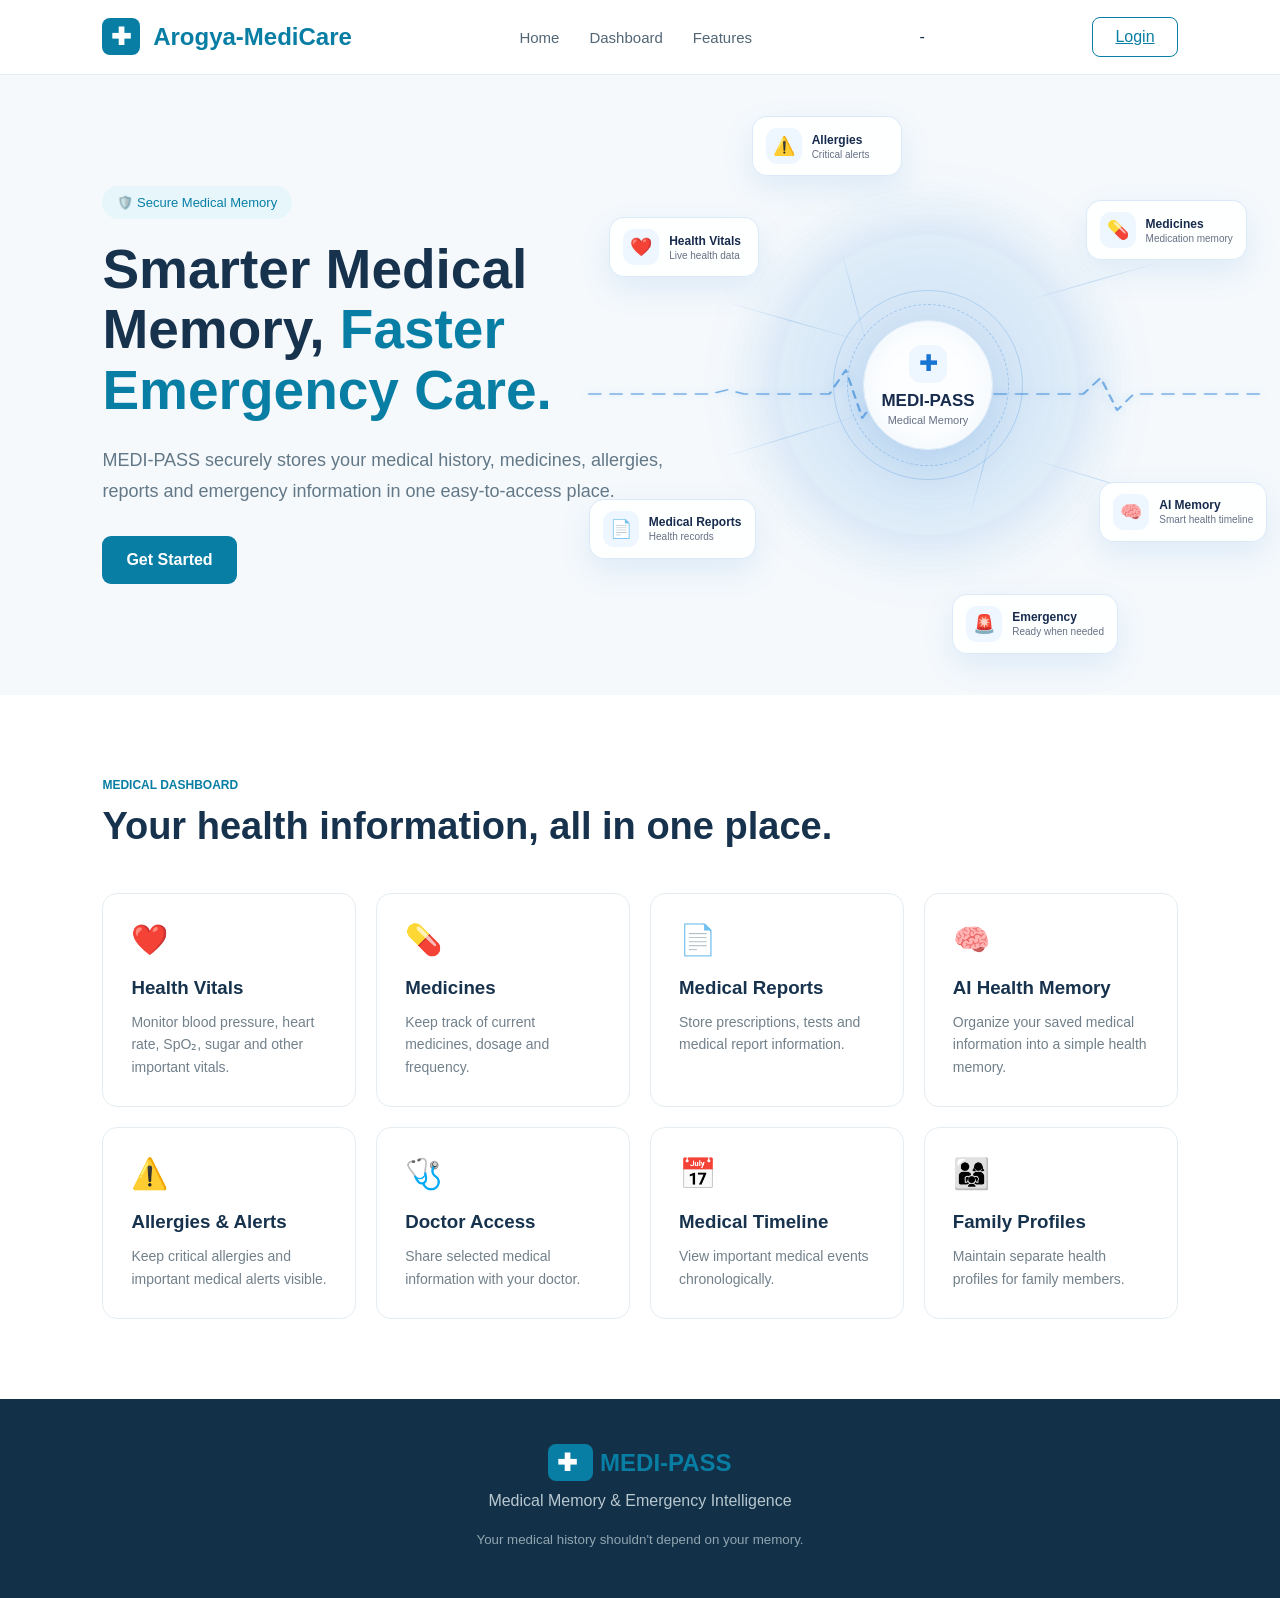
==== index.html @ a4ea39e7 "Add files via upload" ====
<!DOCTYPE html>
<html lang="en">

<head>

    <meta charset="UTF-8">

    <meta name="viewport" content="width=device-width, initial-scale=1.0">

    <title>
        MEDI-PASS | Medical Memory & Emergency Intelligence
    </title>

    <link rel="stylesheet" href="style.css">

    <style>

        /* =========================================
           FEATURE DETAIL
        ========================================= */

        .feature-detail {
            display: none;
            padding: 70px 8%;
            background: #f8fbff;
        }

        .feature-detail.active {
            display: block;
        }

        .feature-detail h2 {
            margin-bottom: 10px;
        }

        .feature-detail > p {
            margin-bottom: 25px;
        }


        /* =========================================
           DETAIL GRID
        ========================================= */

        .detail-grid {
            display: grid;
            grid-template-columns: repeat(auto-fit, minmax(220px, 1fr));
            gap: 20px;
            margin-top: 25px;
        }

        .detail-card {
            background: white;
            padding: 22px;
            border-radius: 16px;
            box-shadow: 0 8px 25px rgba(0,0,0,0.06);
            border: 1px solid #e8eef5;
        }

        .detail-card span {
            display: block;
            font-size: 14px;
            margin-bottom: 8px;
        }

        .detail-card strong {
            display: block;
            font-size: 22px;
            margin-bottom: 6px;
        }

        .detail-card small {
            color: #777;
        }


        /* =========================================
           INFO BOX
        ========================================= */

        .info-box {
            background: white;
            padding: 25px;
            border-radius: 16px;
            margin-top: 20px;
            box-shadow: 0 8px 25px rgba(0,0,0,0.05);
            border: 1px solid #e8eef5;
        }

        .danger-box {
            border-left: 5px solid #e53935;
        }


        /* =========================================
           FORM
        ========================================= */

        .inline-form {
            display: none;
            margin-top: 20px;
        }

        .inline-form.show {
            display: block;
        }

        .form-grid {
            display: grid;
            grid-template-columns: repeat(auto-fit, minmax(220px, 1fr));
            gap: 18px;
            margin-bottom: 20px;
        }

        .form-group {
            display: flex;
            flex-direction: column;
        }

        .form-group label {
            margin-bottom: 7px;
            font-weight: 600;
        }

        .form-group input,
        .form-group select,
        .form-group textarea {
            padding: 12px;
            border: 1px solid #d7e0ea;
            border-radius: 10px;
            font-family: inherit;
        }

        .form-group textarea {
            min-height: 90px;
            resize: vertical;
        }


        /* =========================================
           RECORD ITEM
        ========================================= */

        .record-item {
            background: white;
            padding: 20px;
            border-radius: 15px;
            margin-top: 15px;
            border: 1px solid #e5ebf2;
            box-shadow: 0 5px 18px rgba(0,0,0,0.04);
        }

        .record-item h3 {
            margin-bottom: 8px;
        }

        .record-item p {
            margin: 5px 0;
        }

        .record-actions {
            display: flex;
            gap: 10px;
            margin-top: 12px;
            flex-wrap: wrap;
        }

        .delete-btn {
            border: none;
            padding: 9px 14px;
            border-radius: 8px;
            cursor: pointer;
            background: #ffe5e5;
            color: #c62828;
        }


        /* =========================================
           TIMELINE
        ========================================= */

        .timeline-box {
            margin-top: 20px;
        }

        .timeline-item {
            position: relative;
            padding: 15px 18px;
            margin-bottom: 12px;
            background: white;
            border-radius: 12px;
            border-left: 4px solid #1976d2;
            box-shadow: 0 4px 15px rgba(0,0,0,0.04);
        }


        /* =========================================
           STATUS
        ========================================= */

        .status-good {
            color: #188038;
        }

        .status-alert {
            color: #d93025;
        }


        /* =========================================
           MOBILE
        ========================================= */

        @media (max-width: 700px) {

            .feature-detail {
                padding: 45px 5%;
            }

            .detail-grid {
                grid-template-columns: 1fr;
            }

        }


        /* =================================================
           MEDI-PASS HERO VISUAL
        ================================================= */
        .hero { position: relative; overflow: hidden; }
        .hero-visual { position: absolute; width: 53%; height: 560px; right: 1%; top: 50%; transform: translateY(-50%); pointer-events: none; }
        .hero-visual::before { content: ""; position: absolute; width: 420px; height: 420px; left: 50%; top: 50%; transform: translate(-50%, -50%); background: radial-gradient(circle, rgba(25,118,210,0.14), rgba(25,118,210,0) 68%); filter: blur(5px); }
        .pulse-glow { position: absolute; width: 300px; height: 300px; left: 50%; top: 50%; transform: translate(-50%, -50%); border-radius: 50%; background: rgba(25,118,210,0.06); box-shadow: 0 0 80px rgba(25,118,210,0.18); animation: mediHubPulse 3.2s ease-in-out infinite; }
        .ecg-line { position: absolute; left: 0; right: 0; top: 50%; width: 100%; height: 180px; transform: translateY(-50%); opacity: 0.55; overflow: visible; }
        .ecg-path { fill: none; stroke: #1976d2; stroke-width: 2.5; stroke-linecap: round; stroke-linejoin: round; stroke-dasharray: 12 10; animation: mediEcgMove 4s linear infinite; filter: drop-shadow(0 0 6px rgba(25,118,210,0.45)); }
        .medical-hub { position: absolute; left: 50%; top: 50%; width: 190px; height: 190px; transform: translate(-50%, -50%); }
        .hub-ring { position: absolute; inset: 0; border: 1px solid rgba(25,118,210,0.22); border-radius: 50%; }
        .ring-one { animation: mediRingSpin 16s linear infinite; }
        .ring-two { inset: 14px; border-style: dashed; border-color: rgba(25,118,210,0.28); animation: mediRingSpinReverse 11s linear infinite; }
        .hub-core { position: absolute; inset: 30px; border-radius: 50%; background: rgba(255,255,255,0.95); border: 1px solid #dbeaf7; box-shadow: 0 18px 50px rgba(25,118,210,0.16), inset 0 0 30px rgba(25,118,210,0.06); display: flex; flex-direction: column; align-items: center; justify-content: center; backdrop-filter: blur(8px); }
        .hub-cross { width: 38px; height: 38px; border-radius: 12px; background: #eef6ff; color: #1976d2; display: grid; place-items: center; font-size: 23px; margin-bottom: 8px; }
        .hub-core strong { color: #172b4d; font-size: 17px; }
        .hub-core small { margin-top: 3px; color: #667085; font-size: 11px; }
        .memory-bubble { position: absolute; min-width: 150px; padding: 11px 13px; display: flex; align-items: center; gap: 10px; border: 1px solid rgba(25,118,210,0.15); border-radius: 15px; background: rgba(255,255,255,0.88); box-shadow: 0 12px 32px rgba(25,118,210,0.11); backdrop-filter: blur(10px); animation: mediFloatBubble 5s ease-in-out infinite; }
        .memory-bubble > span { width: 36px; height: 36px; border-radius: 11px; background: #eef6ff; display: grid; place-items: center; font-size: 18px; flex-shrink: 0; }
        .memory-bubble strong { display: block; color: #172b4d; font-size: 12px; margin-bottom: 2px; }
        .memory-bubble small { display: block; color: #667085; font-size: 10px; }
        .bubble-vitals { left: 3%; top: 20%; animation-delay: -0.4s; }
        .bubble-medicines { right: 3%; top: 17%; animation-delay: -1.4s; }
        .bubble-reports { left: 0; bottom: 19%; animation-delay: -2.1s; }
        .bubble-ai { right: 0; bottom: 22%; animation-delay: -3s; }
        .bubble-allergy { left: 24%; top: 2%; animation-delay: -1s; }
        .bubble-emergency { right: 22%; bottom: 2%; animation-delay: -2.5s; }
        .connection { position: absolute; height: 1px; background: linear-gradient(90deg, rgba(25,118,210,0), rgba(25,118,210,0.30), rgba(25,118,210,0)); transform-origin: left center; opacity: 0.7; }
        .connection-1 { width: 145px; left: 20%; top: 35%; transform: rotate(16deg); }
        .connection-2 { width: 145px; left: 64%; top: 35%; transform: rotate(-16deg); }
        .connection-3 { width: 155px; left: 19%; top: 63%; transform: rotate(-17deg); }
        .connection-4 { width: 150px; left: 65%; top: 63%; transform: rotate(17deg); }
        .connection-5 { width: 105px; left: 37%; top: 25%; transform: rotate(75deg); }
        .connection-6 { width: 105px; left: 56%; top: 74%; transform: rotate(-75deg); }
        @keyframes mediFloatBubble { 0%, 100% { transform: translateY(0); } 50% { transform: translateY(-9px); } }
        @keyframes mediHubPulse { 0%, 100% { transform: translate(-50%, -50%) scale(0.96); opacity: 0.7; } 50% { transform: translate(-50%, -50%) scale(1.05); opacity: 1; } }
        @keyframes mediRingSpin { to { transform: rotate(360deg); } }
        @keyframes mediRingSpinReverse { to { transform: rotate(-360deg); } }
        @keyframes mediEcgMove { to { stroke-dashoffset: -180; } }
        @media (max-width: 900px) { .hero { display: block; } .hero-visual { position: relative; width: 100%; height: 500px; right: auto; top: auto; transform: none; margin-top: 10px; } }
        @media (max-width: 600px) { .hero-visual { height: 430px; transform: scale(0.86); transform-origin: top center; margin-bottom: -55px; } .memory-bubble { min-width: 132px; padding: 9px 10px; } .memory-bubble > span { width: 31px; height: 31px; font-size: 15px; } .bubble-allergy, .bubble-emergency { display: none; } }

    </style>

</head>


<body>


<!-- =================================================
     NAVBAR
================================================= -->

<header class="navbar">

    <div class="logo">
        <span>✚</span> Arogya-MediCare
    </div>

    <nav>

        <a href="#home">
            Home
        </a>

        <a href="#dashboard">
            Dashboard
        </a>

        <a href="#dashboard">
            Features
        </a>

    </nav>






    -

    <a href="./login.html" class="login-btn">
        Login
    </a>

</header>



<!-- =================================================
     HERO
================================================= -->

<section
    class="hero"
    id="home">

    <div class="hero-content">

        <div class="badge">
            🛡️ Secure Medical Memory
        </div>

        <h1>

            Smarter Medical Memory,

            <span>
                Faster Emergency Care.
            </span>

        </h1>

        <p>

            MEDI-PASS securely stores your medical history,
            medicines, allergies, reports and emergency
            information in one easy-to-access place.

        </p>

       <div class="hero-buttons">
            <a href="./register.html" class="primary-btn">Get Started</a>
        </div>

    </div>

    <!-- RIGHT SIDE MEDICAL VISUAL -->
    <div class="hero-visual">
        <div class="pulse-glow"></div>

        <svg class="ecg-line" viewBox="0 0 700 300" preserveAspectRatio="none" aria-hidden="true">
            <path class="ecg-path" d="M0 165 H105 L125 165 L143 158 L160 165 H215 L230 165 L248 165 L265 125 L282 205 L300 165 H365 L382 165 L398 150 L414 165 H470 L492 165 L510 165 L528 138 L545 192 L562 165 H700" />
        </svg>

        <div class="connection connection-1"></div>
        <div class="connection connection-2"></div>
        <div class="connection connection-3"></div>
        <div class="connection connection-4"></div>
        <div class="connection connection-5"></div>
        <div class="connection connection-6"></div>

        <div class="medical-hub">
            <div class="hub-ring ring-one"></div>
            <div class="hub-ring ring-two"></div>
            <div class="hub-core">
                <div class="hub-cross">✚</div>
                <strong>MEDI-PASS</strong>
                <small>Medical Memory</small>
            </div>
        </div>

        <div class="memory-bubble bubble-vitals"><span>❤️</span><div><strong>Health Vitals</strong><small>Live health data</small></div></div>
        <div class="memory-bubble bubble-medicines"><span>💊</span><div><strong>Medicines</strong><small>Medication memory</small></div></div>
        <div class="memory-bubble bubble-reports"><span>📄</span><div><strong>Medical Reports</strong><small>Health records</small></div></div>
        <div class="memory-bubble bubble-ai"><span>🧠</span><div><strong>AI Memory</strong><small>Smart health timeline</small></div></div>
        <div class="memory-bubble bubble-allergy"><span>⚠️</span><div><strong>Allergies</strong><small>Critical alerts</small></div></div>
        <div class="memory-bubble bubble-emergency"><span>🚨</span><div><strong>Emergency</strong><small>Ready when needed</small></div></div>
    </div>

</section>



<!-- =================================================
     FEATURES / DASHBOARD
================================================= -->

<section
    class="features"
    id="dashboard">

    <div class="section-heading">

        <span>
            MEDICAL DASHBOARD
        </span>

        <h2>

            Your health information,
            all in one place.

        </h2>

    </div>


    <div class="feature-grid">


        <!-- HEALTH VITALS -->

        <div
            class="feature-card"
            onclick="showFeature('healthVitals')">

            <div class="icon">
                ❤️
            </div>

            <h3>
                Health Vitals
            </h3>

            <p>
                Monitor blood pressure, heart rate,
                SpO₂, sugar and other important vitals.
            </p>

        </div>


        <!-- MEDICINES -->

        <div
            class="feature-card"
            onclick="showFeature('medicines')">

            <div class="icon">
                💊
            </div>

            <h3>
                Medicines
            </h3>

            <p>
                Keep track of current medicines,
                dosage and frequency.
            </p>

        </div>


        <!-- REPORTS -->

        <div
            class="feature-card"
            onclick="showFeature('reports')">

            <div class="icon">
                📄
            </div>

            <h3>
                Medical Reports
            </h3>

            <p>
                Store prescriptions, tests and
                medical report information.
            </p>

        </div>


        <!-- AI MEMORY -->

        <div
            class="feature-card"
            onclick="showFeature('aiMemory')">

            <div class="icon">
                🧠
            </div>

            <h3>
                AI Health Memory
            </h3>

            <p>
                Organize your saved medical information
                into a simple health memory.
            </p>

        </div>


        <!-- ALLERGIES -->

        <div
            class="feature-card"
            onclick="showFeature('allergies')">

            <div class="icon">
                ⚠️
            </div>

            <h3>
                Allergies & Alerts
            </h3>

            <p>
                Keep critical allergies and important
                medical alerts visible.
            </p>

        </div>


        <!-- DOCTOR -->

        <div
            class="feature-card"
            onclick="showFeature('doctor')">

            <div class="icon">
                🩺
            </div>

            <h3>
                Doctor Access
            </h3>

            <p>
                Share selected medical information
                with your doctor.
            </p>

        </div>


        <!-- TIMELINE -->

        <div
            class="feature-card"
            onclick="showFeature('timeline')">

            <div class="icon">
                📅
            </div>

            <h3>
                Medical Timeline
            </h3>

            <p>
                View important medical events
                chronologically.
            </p>

        </div>


        <!-- FAMILY -->

        <div
            class="feature-card"
            onclick="showFeature('family')">

            <div class="icon">
                👨‍👩‍👧
            </div>

            <h3>
                Family Profiles
            </h3>

            <p>
                Maintain separate health profiles
                for family members.
            </p>

        </div>

    </div>

</section>



<!-- =================================================
     HEALTH VITALS
================================================= -->

<section
    class="feature-detail"
    id="healthVitals">

    <div class="section-heading">

        <span>
            ❤️ HEALTH VITALS
        </span>

        <h2>
            Your Health Vitals
        </h2>

    </div>

    <div class="detail-grid">

        <div class="detail-card">

            <span>
                🩸 Blood Pressure
            </span>

            <strong id="detailBP">
                --
            </strong>

            <small>
                From patient profile
            </small>

        </div>


        <div class="detail-card">

            <span>
                💓 Heart Rate
            </span>

            <strong id="detailHR">
                --
            </strong>

            <small>
                BPM
            </small>

        </div>


        <div class="detail-card">

            <span>
                🫁 SpO₂
            </span>

            <strong id="detailSpO2">
                --
            </strong>

            <small>
                Oxygen saturation
            </small>

        </div>


        <div class="detail-card">

            <span>
                🩸 Blood Sugar
            </span>

            <strong id="detailSugar">
                --
            </strong>

            <small>
                Recorded value
            </small>

        </div>


        <div class="detail-card">

            <span>
                📏 Height
            </span>

            <strong id="detailHeight">
                --
            </strong>

        </div>


        <div class="detail-card">

            <span>
                ⚖️ Weight
            </span>

            <strong id="detailWeight">
                --
            </strong>

        </div>

    </div>


    <div class="info-box">

        <h3>
            💡 Vital Information
        </h3>

        <p>
            These values are read from the patient profile
            saved during registration.
        </p>

        <a
            href="./register.html"
            class="primary-btn">

            ✏️ Update Vitals

        </a>

    </div>

</section>



<!-- =================================================
     MEDICINES
================================================= -->

<section
    class="feature-detail"
    id="medicines">

    <div class="section-heading">

        <span>
            💊 MEDICINE MANAGEMENT
        </span>

        <h2>
            Medicines
        </h2>

    </div>


    <button
        class="primary-btn"
        onclick="toggleForm('medicineForm')">

        ➕ Add Medicine

    </button>


    <div
        class="info-box inline-form"
        id="medicineForm">

        <h3>
            Add Medicine
        </h3>

        <div class="form-grid">

            <div class="form-group">

                <label>
                    Medicine Name
                </label>

                <input
                    id="medicineName"
                    type="text"
                    placeholder="e.g. Paracetamol">

            </div>


            <div class="form-group">

                <label>
                    Dosage
                </label>

                <input
                    id="medicineDosage"
                    type="text"
                    placeholder="e.g. 500 mg">

            </div>


            <div class="form-group">

                <label>
                    Frequency
                </label>

                <input
                    id="medicineFrequency"
                    type="text"
                    placeholder="e.g. Twice a day">

            </div>

        </div>


        <button
            class="primary-btn"
            onclick="saveMedicine()">

            💾 Save Medicine

        </button>

    </div>


    <div id="medicineList"></div>

</section>



<!-- =================================================
     REPORTS
================================================= -->

<section
    class="feature-detail"
    id="reports">

    <div class="section-heading">

        <span>
            📄 MEDICAL DOCUMENTS
        </span>

        <h2>
            Medical Reports
        </h2>

    </div>


    <button
        class="primary-btn"
        onclick="toggleForm('reportForm')">

        ➕ Add Report

    </button>


    <div
        class="info-box inline-form"
        id="reportForm">

        <h3>
            Add Medical Report
        </h3>

        <div class="form-grid">

            <div class="form-group">

                <label>
                    Report Name
                </label>

                <input
                    id="reportName"
                    type="text"
                    placeholder="e.g. Blood Test">

            </div>


            <div class="form-group">

                <label>
                    Report Date
                </label>

                <input
                    id="reportDate"
                    type="date">

            </div>


            <div class="form-group">

                <label>
                    Notes
                </label>

                <textarea
                    id="reportNotes"
                    placeholder="Report details"></textarea>

            </div>

        </div>


        <button
            class="primary-btn"
            onclick="saveReport()">

            💾 Save Report

        </button>

    </div>


    <div id="reportList"></div>

</section>



<!-- =================================================
     AI HEALTH MEMORY
================================================= -->

<section
    class="feature-detail"
    id="aiMemory">

    <div class="section-heading">

        <span>
            🧠 MEDICAL INTELLIGENCE
        </span>

        <h2>
            AI Health Memory
        </h2>

    </div>


    <div class="info-box">

        <h3>
            🤖 Health Memory Summary
        </h3>

        <p id="aiMemorySummary">

            Analyzing saved medical information...

        </p>

    </div>


    <div class="detail-grid">

        <div class="detail-card">

            <span>
                ❤️ Health Vitals
            </span>

            <strong id="aiVitalsStatus">
                --
            </strong>

            <small>
                Profile information
            </small>

        </div>


        <div class="detail-card">

            <span>
                💊 Medicines
            </span>

            <strong id="aiMedicineCount">
                0
            </strong>

            <small>
                Saved records
            </small>

        </div>


        <div class="detail-card">

            <span>
                📄 Reports
            </span>

            <strong id="aiReportCount">
                0
            </strong>

            <small>
                Saved records
            </small>

        </div>


        <div class="detail-card">

            <span>
                ⚠️ Allergy
            </span>

            <strong id="aiAllergyStatus">
                Not Recorded
            </strong>

            <small>
                Important alert
            </small>

        </div>

    </div>


    <div class="info-box">

        <h3>
            📅 Medical Memory Timeline
        </h3>

        <div
            id="aiMemoryTimeline"
            class="timeline-box">
        </div>

    </div>


    <button
        class="primary-btn"
        onclick="generateAIMemory()">

        🔄 Refresh Health Memory

    </button>

</section>



<!-- =================================================
     ALLERGIES
================================================= -->

<section
    class="feature-detail"
    id="allergies">

    <div class="section-heading">

        <span>
            ⚠️ MEDICAL ALERT
        </span>

        <h2>
            Allergies & Alerts
        </h2>

    </div>


    <div class="detail-grid">

        <div class="detail-card">

            <span>
                ⚠️ Allergy Status
            </span>

            <strong id="allergyStatus">
                Not Recorded
            </strong>

            <small>
                From patient profile
            </small>

        </div>


        <div class="detail-card">

            <span>
                🚨 Emergency Alert
            </span>

            <strong id="allergyEmergencyStatus">
                No Alert
            </strong>

            <small>
                Emergency visibility
            </small>

        </div>

    </div>


    <div class="info-box danger-box">

        <h3>
            🚨 Critical Allergy Information
        </h3>

        <p id="detailAllergy">
            No allergy recorded
        </p>

        <small>
            This information is taken from the saved
            patient profile.
        </small>

    </div>


    <div class="info-box">

        <h3>
            🛡️ Allergy Safety Note
        </h3>

        <p>
            Keeping allergy information visible can help
            healthcare professionals quickly review
            important recorded alerts.
        </p>

        <a
            href="./register.html"
            class="primary-btn">

            ✏️ Update Allergy Information

        </a>

    </div>

</section>



<!-- =================================================
     DOCTOR ACCESS
================================================= -->

<section
    class="feature-detail"
    id="doctor">

    <div class="section-heading">

        <span>
            🩺 HEALTHCARE ACCESS
        </span>

        <h2>
            Doctor Access
        </h2>

    </div>


    <div class="info-box">

        <h3>
            👨‍⚕️ Share Medical Information
        </h3>

        <p>
            Select the information that you want to make
            available for a doctor review.
        </p>

    </div>


    <div class="detail-grid">

        <div class="detail-card">

            <span>
                ❤️ Health Vitals
            </span>

            <strong>
                Available
            </strong>

            <small>
                Patient profile
            </small>

        </div>


        <div class="detail-card">

            <span>
                💊 Medicines
            </span>

            <strong id="doctorMedicineCount">
                0
            </strong>

            <small>
                Saved medicines
            </small>

        </div>


        <div class="detail-card">

            <span>
                📄 Reports
            </span>

            <strong id="doctorReportCount">
                0
            </strong>

            <small>
                Saved reports
            </small>

        </div>


        <div class="detail-card">

            <span>
                ⚠️ Allergies
            </span>

            <strong>
                Critical
            </strong>

            <small>
                Emergency information
            </small>

        </div>

    </div>


    <div class="info-box">

        <h3>
            🔐 Doctor Access Request
        </h3>

        <div class="form-grid">

            <div class="form-group">

                <label>
                    Doctor Name
                </label>

                <input
                    id="doctorName"
                    type="text"
                    placeholder="Enter doctor name">

            </div>


            <div class="form-group">

                <label>
                    Hospital / Clinic
                </label>

                <input
                    id="doctorHospital"
                    type="text"
                    placeholder="Hospital or clinic">

            </div>

        </div>


        <button
            class="primary-btn"
            onclick="requestDoctorAccess()">

            🔐 Request Access

        </button>


        <p
            id="doctorAccessStatus"
            style="margin-top:15px;">
        </p>

    </div>

</section>



<!-- =================================================
     TIMELINE
================================================= -->

<section
    class="feature-detail"
    id="timeline">

    <div class="section-heading">

        <span>
            📅 MEDICAL JOURNEY
        </span>

        <h2>
            Medical Timeline
        </h2>

    </div>


    <div
        id="mainTimeline"
        class="timeline-box">
    </div>

</section>



<!-- =================================================
     FAMILY
================================================= -->

<section
    class="feature-detail"
    id="family">

    <div class="section-heading">

        <span>
            👨‍👩‍👧 FAMILY HEALTH
        </span>

        <h2>
            Family Profiles
        </h2>

    </div>


    <button
        class="primary-btn"
        onclick="toggleForm('familyForm')">

        ➕ Add Family Member

    </button>


    <div
        class="info-box inline-form"
        id="familyForm">

        <h3>
            Add Family Member
        </h3>


        <div class="form-grid">

            <div class="form-group">

                <label>
                    Name
                </label>

                <input
                    id="familyName"
                    type="text"
                    placeholder="Family member name">

            </div>


            <div class="form-group">

                <label>
                    Relation
                </label>

                <input
                    id="familyRelation"
                    type="text"
                    placeholder="e.g. Mother">

            </div>


            <div class="form-group">

                <label>
                    Blood Group
                </label>

                <input
                    id="familyBlood"
                    type="text"
                    placeholder="e.g. B+">

            </div>

        </div>


        <button
            class="primary-btn"
            onclick="saveFamilyMember()">

            💾 Save Family Member

        </button>

    </div>


    <div id="familyList"></div>

</section>



<!-- =================================================
     FOOTER
================================================= -->

<footer>

    <div class="logo">

        <span>
            ✚
        </span>

        MEDI-PASS

    </div>


    <p>
        Medical Memory & Emergency Intelligence
    </p>


    <small>
        Your medical history shouldn't depend on your memory.
    </small>

</footer>



<!-- =================================================
     JAVASCRIPT
================================================= -->

<script src="script.js"></script>

<script>

let patientData =
    JSON.parse(
        localStorage.getItem("mediPassPatient")
    ) || {};


function getPatient() {

    return JSON.parse(
        localStorage.getItem("mediPassPatient")
    ) || {};

}


function safe(value, fallback = "--") {

    if (
        value === undefined ||
        value === null ||
        String(value).trim() === ""
    ) {

        return fallback;

    }

    return String(value).trim();

}


function setText(id, value) {

    const element =
        document.getElementById(id);

    if (element) {

        element.textContent =
            value;

    }

}


function showFeature(featureId) {

    document
        .querySelectorAll(".feature-detail")
        .forEach(function(section) {

            section.classList.remove("active");

            section.style.display = "none";

        });


    const selected =
        document.getElementById(featureId);


    if (!selected) {
        return;
    }


    selected.classList.add("active");

    selected.style.display = "block";


    if (featureId === "medicines") {
        renderMedicines();
    }

    if (featureId === "reports") {
        renderReports();
    }

    if (featureId === "family") {
        renderFamilyMembers();
    }

    if (featureId === "aiMemory") {
        generateAIMemory();
    }

    if (featureId === "allergies") {
        updateAllergy();
    }

    if (featureId === "timeline") {
        renderTimeline();
    }

    if (featureId === "doctor") {
        updateDoctorCounts();
    }


    setTimeout(function() {

        selected.scrollIntoView({
            behavior: "smooth",
            block: "start"
        });

    }, 50);

}


function toggleForm(id) {

    const form =
        document.getElementById(id);

    if (!form) {
        return;
    }

    form.classList.toggle("show");

}


function getMedicines() {

    return JSON.parse(
        localStorage.getItem("mediPassMedicines")
    ) || [];

}


function saveMedicine() {

    const name =
        document.getElementById("medicineName")
        .value.trim();

    const dosage =
        document.getElementById("medicineDosage")
        .value.trim();

    const frequency =
        document.getElementById("medicineFrequency")
        .value.trim();


    if (!name) {
        document.getElementById("medicineName").focus();
        return;
    }


    const medicines =
        getMedicines();


    medicines.push({

        name: name,

        dosage:
            dosage || "Not specified",

        frequency:
            frequency || "Not specified",

        createdAt:
            new Date().toISOString()

    });


    localStorage.setItem(
        "mediPassMedicines",
        JSON.stringify(medicines)
    );


    document.getElementById("medicineName").value = "";
    document.getElementById("medicineDosage").value = "";
    document.getElementById("medicineFrequency").value = "";

    document
        .getElementById("medicineForm")
        .classList.remove("show");


    renderMedicines();

}


function renderMedicines() {

    const list =
        document.getElementById("medicineList");

    if (!list) {
        return;
    }


    const medicines =
        getMedicines();


    if (medicines.length === 0) {

        list.innerHTML = `

            <div class="info-box">

                <h3>
                    💊 No Medicines Yet
                </h3>

                <p>
                    Add your current medicine information
                    using the button above.
                </p>

            </div>

        `;

        return;

    }


    list.innerHTML = "";


    medicines.forEach(function(medicine, index) {

        const item =
            document.createElement("div");

        item.className = "record-item";


        item.innerHTML = `

            <h3>
                💊 ${escapeHTML(medicine.name)}
            </h3>

            <p>
                <strong>Dosage:</strong>
                ${escapeHTML(medicine.dosage)}
            </p>

            <p>
                <strong>Frequency:</strong>
                ${escapeHTML(medicine.frequency)}
            </p>

            <div class="record-actions">

                <button
                    class="delete-btn"
                    onclick="deleteMedicine(${index})">

                    🗑️ Delete

                </button>

            </div>

        `;


        list.appendChild(item);

    });

}


function deleteMedicine(index) {

    const medicines =
        getMedicines();


    medicines.splice(index, 1);


    localStorage.setItem(
        "mediPassMedicines",
        JSON.stringify(medicines)
    );


    renderMedicines();

}


function getReports() {

    return JSON.parse(
        localStorage.getItem("mediPassReports")
    ) || [];

}


function saveReport() {

    const name =
        document.getElementById("reportName")
        .value.trim();

    const date =
        document.getElementById("reportDate")
        .value;

    const notes =
        document.getElementById("reportNotes")
        .value.trim();


    if (!name) {

        document.getElementById("reportName").focus();

        return;

    }


    const reports =
        getReports();


    reports.push({

        name: name,

        date:
            date || "Not specified",

        notes:
            notes || "No notes added",

        createdAt:
            new Date().toISOString()

    });


    localStorage.setItem(
        "mediPassReports",
        JSON.stringify(reports)
    );


    document.getElementById("reportName").value = "";
    document.getElementById("reportDate").value = "";
    document.getElementById("reportNotes").value = "";

    document
        .getElementById("reportForm")
        .classList.remove("show");


    renderReports();

}


function renderReports() {

    const list =
        document.getElementById("reportList");

    if (!list) {
        return;
    }


    const reports =
        getReports();


    if (reports.length === 0) {

        list.innerHTML = `

            <div class="info-box">

                <h3>
                    📄 No Reports Yet
                </h3>

                <p>
                    Add your medical report information
                    using the button above.
                </p>

            </div>

        `;

        return;

    }


    list.innerHTML = "";


    reports.forEach(function(report, index) {

        const item =
            document.createElement("div");

        item.className = "record-item";


        item.innerHTML = `

            <h3>
                📄 ${escapeHTML(report.name)}
            </h3>

            <p>
                <strong>Date:</strong>
                ${escapeHTML(report.date)}
            </p>

            <p>
                ${escapeHTML(report.notes)}
            </p>

            <div class="record-actions">

                <button
                    class="delete-btn"
                    onclick="deleteReport(${index})">

                    🗑️ Delete

                </button>

            </div>

        `;


        list.appendChild(item);

    });

}


function deleteReport(index) {

    const reports =
        getReports();


    reports.splice(index, 1);


    localStorage.setItem(
        "mediPassReports",
        JSON.stringify(reports)
    );


    renderReports();

}


function updateAllergy() {

    const patient =
        getPatient();


    const allergy =
        patient.allergies &&
        patient.allergies.trim()
            ? patient.allergies.trim()
            : "";


    const status =
        document.getElementById("allergyStatus");

    const emergencyStatus =
        document.getElementById("allergyEmergencyStatus");

    const detail =
        document.getElementById("detailAllergy");


    if (allergy) {

        if (status) {

            status.textContent =
                "Recorded";

            status.className =
                "status-alert";

        }


        if (emergencyStatus) {

            emergencyStatus.textContent =
                "Alert Active";

            emergencyStatus.className =
                "status-alert";

        }


        if (detail) {

            detail.textContent =
                allergy;

        }

    }
    else {

        if (status) {

            status.textContent =
                "Not Recorded";

            status.className = "";

        }


        if (emergencyStatus) {

            emergencyStatus.textContent =
                "No Alert";

            emergencyStatus.className = "";

        }


        if (detail) {

            detail.textContent =
                "No allergy recorded";

        }

    }

}


function generateAIMemory() {

    const patient =
        getPatient();

    const medicines =
        getMedicines();

    const reports =
        getReports();


    const summary =
        document.getElementById("aiMemorySummary");


    const timeline =
        document.getElementById("aiMemoryTimeline");


    const vitalsStatus =
        document.getElementById("aiVitalsStatus");


    const medicineCount =
        document.getElementById("aiMedicineCount");


    const reportCount =
        document.getElementById("aiReportCount");


    const allergyStatus =
        document.getElementById("aiAllergyStatus");


    const hasVitals =
        Boolean(
            patient.bloodPressure ||
            patient.heartRate ||
            patient.spo2 ||
            patient.bloodSugar ||
            patient.height ||
            patient.weight
        );


    const allergy =
        patient.allergies &&
        patient.allergies.trim()
            ? patient.allergies.trim()
            : "";


    if (vitalsStatus) {

        vitalsStatus.textContent =
            hasVitals
                ? "Available"
                : "Not Available";

    }


    if (medicineCount) {

        medicineCount.textContent =
            medicines.length;

    }


    if (reportCount) {

        reportCount.textContent =
            reports.length;

    }


    if (allergyStatus) {

        allergyStatus.textContent =
            allergy || "Not Recorded";

    }


    if (summary) {

        let text =
            patient.name
                ? `${patient.name}'s medical memory contains saved patient information`
                : "Patient profile information is not available";


        if (hasVitals) {
            text += ", health vitals";
        }


        if (medicines.length) {

            text +=
                `, ${medicines.length} medicine record${medicines.length > 1 ? "s" : ""}`;

        }


        if (reports.length) {

            text +=
                `, ${reports.length} medical report${reports.length > 1 ? "s" : ""}`;

        }


        if (allergy) {

            text +=
                ". An allergy alert is recorded and should remain visible during emergencies.";

        }
        else {

            text +=
                ". No allergy has been recorded.";

        }


        summary.textContent =
            text +
            " This memory organizes saved records and does not provide a diagnosis.";

    }


    if (timeline) {

        let html = "";


        if (patient.name) {

            html += `

                <div class="timeline-item">

                    📋 Patient profile information saved

                </div>

            `;

        }


        if (hasVitals) {

            html += `

                <div class="timeline-item">

                    ❤️ Health vitals available

                </div>

            `;

        }


        if (medicines.length) {

            html += `

                <div class="timeline-item">

                    💊 ${medicines.length}
                    medicine record${medicines.length > 1 ? "s" : ""}
                    available

                </div>

            `;

        }


        if (reports.length) {

            html += `

                <div class="timeline-item">

                    📄 ${reports.length}
                    medical report${reports.length > 1 ? "s" : ""}
                    stored

                </div>

            `;

        }


        if (allergy) {

            html += `

                <div class="timeline-item">

                    ⚠️ Allergy alert recorded

                </div>

            `;

        }


        if (!html) {

            html = `

                <div class="timeline-item">

                    📭 No medical information available yet.

                </div>

            `;

        }


        timeline.innerHTML =
            html;

    }


    updateDoctorCounts();

}


function updateDoctorCounts() {

    const medicines =
        getMedicines();

    const reports =
        getReports();


    setText(
        "doctorMedicineCount",
        medicines.length
    );


    setText(
        "doctorReportCount",
        reports.length
    );

}


function requestDoctorAccess() {

    const doctor =
        document.getElementById("doctorName")
        .value.trim();


    const hospital =
        document.getElementById("doctorHospital")
        .value.trim();


    const status =
        document.getElementById("doctorAccessStatus");


    if (!doctor) {

        if (status) {

            status.textContent =
                "Please enter the doctor's name.";

            status.className =
                "status-alert";

        }

        return;

    }


    localStorage.setItem(
        "mediPassDoctorRequest",
        JSON.stringify({

            doctor: doctor,

            hospital:
                hospital || "Not specified",

            requestedAt:
                new Date().toISOString()

        })
    );


    if (status) {

        status.textContent =
            "✓ Doctor access request recorded for this prototype.";

        status.className =
            "status-good";

    }

}


function getFamilyMembers() {

    return JSON.parse(
        localStorage.getItem("mediPassFamily")
    ) || [];

}


function saveFamilyMember() {

    const name =
        document.getElementById("familyName")
        .value.trim();


    const relation =
        document.getElementById("familyRelation")
        .value.trim();


    const blood =
        document.getElementById("familyBlood")
        .value.trim();


    if (!name) {

        document.getElementById("familyName").focus();

        return;

    }


    const family =
        getFamilyMembers();


    family.push({

        name: name,

        relation:
            relation || "Not specified",

        blood:
            blood || "Not specified"

    });


    localStorage.setItem(
        "mediPassFamily",
        JSON.stringify(family)
    );


    document.getElementById("familyName").value = "";
    document.getElementById("familyRelation").value = "";
    document.getElementById("familyBlood").value = "";


    document
        .getElementById("familyForm")
        .classList.remove("show");


    renderFamilyMembers();

}


function renderFamilyMembers() {

    const list =
        document.getElementById("familyList");


    if (!list) {
        return;
    }


    const family =
        getFamilyMembers();


    if (family.length === 0) {

        list.innerHTML = `

            <div class="info-box">

                <h3>
                    👨‍👩‍👧 No Family Profiles Yet
                </h3>

                <p>
                    Add a family member to maintain
                    a separate health profile.
                </p>

            </div>

        `;

        return;

    }


    list.innerHTML = "";


    family.forEach(function(member, index) {

        const item =
            document.createElement("div");

        item.className = "record-item";


        item.innerHTML = `

            <h3>
                👤 ${escapeHTML(member.name)}
            </h3>

            <p>
                <strong>Relation:</strong>
                ${escapeHTML(member.relation)}
            </p>

            <p>
                <strong>Blood Group:</strong>
                ${escapeHTML(member.blood)}
            </p>

            <div class="record-actions">

                <button
                    class="delete-btn"
                    onclick="deleteFamilyMember(${index})">

                    🗑️ Delete

                </button>

            </div>

        `;


        list.appendChild(item);

    });

}


function deleteFamilyMember(index) {

    const family =
        getFamilyMembers();


    family.splice(index, 1);


    localStorage.setItem(
        "mediPassFamily",
        JSON.stringify(family)
    );


    renderFamilyMembers();

}


function renderTimeline() {

    const timeline =
        document.getElementById("mainTimeline");


    if (!timeline) {
        return;
    }


    const patient =
        getPatient();

    const medicines =
        getMedicines();

    const reports =
        getReports();


    let html = "";


    if (patient.name) {

        html += `

            <div class="timeline-item">

                📋
                <strong>
                    Patient profile created
                </strong>

                <br>

                <small>
                    ${escapeHTML(patient.name)}
                </small>

            </div>

        `;

    }


    if (
        patient.bloodPressure ||
        patient.heartRate ||
        patient.spo2 ||
        patient.bloodSugar
    ) {

        html += `

            <div class="timeline-item">

                ❤️
                <strong>
                    Health vitals recorded
                </strong>

                <br>

                <small>
                    Blood pressure, heart rate,
                    SpO₂ or sugar information available
                </small>

            </div>

        `;

    }


    medicines.forEach(function(medicine) {

        html += `

            <div class="timeline-item">

                💊
                <strong>
                    Medicine added
                </strong>

                <br>

                <small>
                    ${escapeHTML(medicine.name)}
                </small>

            </div>

        `;

    });


    reports.forEach(function(report) {

        html += `

            <div class="timeline-item">

                📄
                <strong>
                    Medical report stored
                </strong>

                <br>

                <small>
                    ${escapeHTML(report.name)}
                    •
                    ${escapeHTML(report.date)}
                </small>

            </div>

        `;

    });


    if (
        patient.allergies &&
        patient.allergies.trim()
    ) {

        html += `

            <div class="timeline-item">

                ⚠️
                <strong>
                    Allergy alert recorded
                </strong>

                <br>

                <small>
                    ${escapeHTML(patient.allergies)}
                </small>

            </div>

        `;

    }


    if (!html) {

        html = `

            <div class="timeline-item">

                📭 No medical events recorded yet.

            </div>

        `;

    }


    timeline.innerHTML =
        html;

}


function escapeHTML(value) {

    return String(value || "")
        .replace(/&/g, "&amp;")
        .replace(/</g, "&lt;")
        .replace(/>/g, "&gt;")
        .replace(/"/g, "&quot;")
        .replace(/'/g, "&#039;");

}



/* =================================================
   PAGE LOAD
================================================= */

document.addEventListener(
    "DOMContentLoaded",
    function() {

        /*
         * Homepage par patient/emergency card
         * automatically open nahi hoga.
         */

        renderMedicines();

        renderReports();

        renderFamilyMembers();

        renderTimeline();

        updateAllergy();

        generateAIMemory();

    }
);

</script>


</body>

</html>
---- style.css ----
* {
    margin: 0;
    padding: 0;
    box-sizing: border-box;
}

body {
    font-family: Arial, sans-serif;
    background: #f5f9fc;
    color: #17324d;
}

/* ================= NAVBAR ================= */

.navbar {
    height: 75px;
    background: white;
    display: flex;
    align-items: center;
    justify-content: space-between;
    padding: 0 8%;
    border-bottom: 1px solid #e5edf2;
}

.logo {
    font-size: 24px;
    font-weight: bold;
    color: #087ea4;
}

.logo span {
    background: #087ea4;
    color: white;
    padding: 5px 9px;
    border-radius: 8px;
    margin-right: 7px;
}

nav {
    display: flex;
    gap: 30px;
}

nav a {
    text-decoration: none;
    color: #526675;
    font-size: 15px;
}

nav a:hover {
    color: #087ea4;
}

.login-btn {
    border: 1px solid #087ea4;
    background: white;
    color: #087ea4;
    padding: 10px 22px;
    border-radius: 8px;
    cursor: pointer;
}

/* ================= HERO ================= */

.hero {
    min-height: 620px;
    padding: 80px 8%;
    display: flex;
    align-items: center;
    justify-content: space-between;
    gap: 60px;
}

.hero-content {
    max-width: 600px;
}

.badge {
    display: inline-block;
    background: #e6f6fa;
    color: #087ea4;
    padding: 9px 15px;
    border-radius: 20px;
    font-size: 13px;
    margin-bottom: 20px;
}

.hero h1 {
    font-size: 55px;
    line-height: 1.1;
    margin-bottom: 25px;
}

.hero h1 span {
    color: #087ea4;
}

.hero p {
    font-size: 18px;
    line-height: 1.7;
    color: #637887;
}

.hero-buttons {
    margin-top: 30px;
    display: flex;
    gap: 15px;
}

.primary-btn {
    background: #087ea4;
    color: white;
    border: none;
    padding: 15px 24px;
    border-radius: 9px;
    font-weight: bold;
    cursor: pointer;
}

.primary-btn:hover {
    background: #056783;
}

.secondary-btn {
    background: white;
    color: #d62828;
    border: 1px solid #d62828;
    padding: 15px 24px;
    border-radius: 9px;
    font-weight: bold;
    cursor: pointer;
}

.secondary-btn:hover {
    background: #fff1f1;
}

/* ================= MEDICAL CARD ================= */

.medical-card {
    width: 390px;
    background: white;
    border-radius: 22px;
    padding: 25px;
    box-shadow: 0 20px 50px rgba(20, 70, 90, 0.15);
}

.card-top {
    display: flex;
    justify-content: space-between;
    align-items: center;
}

.card-top small {
    color: #8496a3;
    font-size: 10px;
}

.card-top h2 {
    color: #087ea4;
    margin-top: 5px;
}

.cross {
    background: #087ea4;
    color: white;
    padding: 10px;
    border-radius: 8px;
}

.patient {
    display: flex;
    align-items: center;
    gap: 15px;
    margin: 30px 0 20px;
}

.avatar {
    width: 50px;
    height: 50px;
    background: #dff3f8;
    color: #087ea4;
    border-radius: 50%;
    display: flex;
    align-items: center;
    justify-content: center;
    font-weight: bold;
}

.patient p {
    font-size: 13px;
    color: #778996;
}

.warning {
    background: #fff1f1;
    color: #c62828;
    padding: 15px;
    border-radius: 10px;
    font-size: 12px;
}

.warning strong {
    display: block;
    margin-top: 5px;
    font-size: 15px;
}

.card-info {
    display: flex;
    justify-content: space-between;
    margin: 25px 0;
}

.card-info small {
    display: block;
    color: #8b9ba5;
    font-size: 10px;
}

.card-info strong {
    display: block;
    margin-top: 5px;
}

.qr {
    text-align: center;
    border-top: 1px solid #edf1f3;
    padding-top: 20px;
}

.qr-box {
    font-size: 70px;
}

.qr p {
    color: #71808b;
    font-size: 10px;
}

/* ================= FEATURES ================= */

.features {
    background: white;
    padding: 80px 8%;
}

.section-heading span {
    color: #087ea4;
    font-size: 12px;
    font-weight: bold;
}

.section-heading h2 {
    font-size: 38px;
    margin-top: 12px;
}

.feature-grid {
    display: grid;
    grid-template-columns: repeat(4, 1fr);
    gap: 20px;
    margin-top: 45px;
}

.feature-card {
    padding: 28px;
    background: white;
    border: 1px solid #e5edf2;
    border-radius: 15px;
    transition: 0.3s;
}

.feature-card:hover {
    transform: translateY(-5px);
    box-shadow: 0 10px 30px rgba(20, 70, 90, 0.1);
}

.icon {
    font-size: 30px;
    margin-bottom: 20px;
}

.feature-card h3 {
    margin-bottom: 12px;
}

.feature-card p {
    color: #71808b;
    line-height: 1.6;
    font-size: 14px;
}

/* ================= EMERGENCY ================= */

.emergency-section {
    padding: 80px 8%;
    background: #eef8fb;
    display: flex;
    justify-content: space-between;
    gap: 50px;
}

.emergency-section h2 {
    font-size: 40px;
    margin: 15px 0;
}

.emergency-section p {
    max-width: 600px;
    color: #657987;
    line-height: 1.7;
    margin-bottom: 25px;
}

.emergency-label {
    color: #d62828;
    font-weight: bold;
    font-size: 13px;
}

.emergency-box {
    background: white;
    padding: 25px;
    width: 400px;
    border-radius: 15px;
    box-shadow: 0 10px 30px rgba(20, 70, 90, 0.1);
}

.emergency-box h3 {
    margin-bottom: 20px;
}

.emergency-item {
    display: flex;
    justify-content: space-between;
    padding: 15px 0;
    border-bottom: 1px solid #edf1f3;
}

.emergency-item span {
    color: #71808b;
}

.danger strong {
    color: #d62828;
}

/* ================= FOOTER ================= */

footer {
    background: #123047;
    color: white;
    padding: 50px 8%;
    text-align: center;
}

footer .logo {
    margin-bottom: 15px;
}

footer p {
    color: #b8c7d0;
    margin-bottom: 20px;
}

footer small {
    color: #91a5b1;
}

/* ================= MOBILE ================= */

@media (max-width: 900px) {

    .navbar {
        padding: 0 5%;
    }

    nav {
        display: none;
    }

    .hero {
        flex-direction: column;
        padding: 50px 5%;
    }

    .hero h1 {
        font-size: 40px;
    }

    .medical-card {
        width: 100%;
        max-width: 390px;
    }

    .feature-grid {
        grid-template-columns: repeat(2, 1fr);
    }

    .emergency-section {
        flex-direction: column;
        padding: 60px 5%;
    }

    .emergency-box {
        width: 100%;
    }
}

@media (max-width: 500px) {

    .feature-grid {
        grid-template-columns: 1fr;
    }

    .hero-buttons {
        flex-direction: column;
    }

    .primary-btn,
    .secondary-btn {
        width: 100%;
    }

    .hero h1 {
        font-size: 34px;
    }
}
a.primary-btn {
    display: inline-block;
    text-decoration: none;
    text-align: center;
}
/* ================= REGISTRATION PAGE ================= */

.register-page {
    min-height: 100vh;
    padding: 50px 8%;
    background: #f5f9fc;
}

.register-container {
    max-width: 850px;
    margin: auto;
    background: white;
    padding: 40px;
    border-radius: 20px;
    box-shadow: 0 15px 40px rgba(20, 70, 90, 0.12);
}

.register-header {
    text-align: center;
    margin-bottom: 35px;
}

.register-icon {
    font-size: 45px;
}

.register-header h1 {
    margin: 10px 0;
    font-size: 32px;
}

.register-header p {
    color: #71808b;
}

.form-section {
    margin-top: 30px;
}

.form-section h2 {
    color: #087ea4;
    font-size: 20px;
    margin-bottom: 20px;
    border-bottom: 1px solid #e5edf2;
    padding-bottom: 10px;
}

.form-grid {
    display: grid;
    grid-template-columns: 1fr 1fr;
    gap: 20px;
}

.form-group {
    display: flex;
    flex-direction: column;
}

.form-group.full {
    grid-column: 1 / -1;
}

.form-group label {
    margin-bottom: 8px;
    font-weight: bold;
    font-size: 14px;
    color: #405766;
}

.form-group input,
.form-group select,
.form-group textarea {
    padding: 13px;
    border: 1px solid #d8e3e9;
    border-radius: 8px;
    font-size: 14px;
    outline: none;
    font-family: Arial, sans-serif;
}

.form-group input:focus,
.form-group select:focus,
.form-group textarea:focus {
    border-color: #087ea4;
}

.form-group textarea {
    min-height: 90px;
    resize: vertical;
}

.note {
    margin-top: 20px;
    padding: 15px;
    background: #eef8fb;
    border-radius: 8px;
    color: #526675;
    font-size: 13px;
}

.register-button {
    width: 100%;
    margin-top: 30px;
    padding: 16px;
    background: #087ea4;
    color: white;
    border: none;
    border-radius: 9px;
    font-size: 16px;
    font-weight: bold;
    cursor: pointer;
}

.register-button:hover {
    background: #056783;
}

.back-button {
    display: block;
    text-align: center;
    margin-top: 20px;
    color: #087ea4;
    text-decoration: none;
}

.back-button:hover {
    text-decoration: underline;
}


/* ================= REGISTRATION MOBILE ================= */

@media (max-width: 500px) {

    .register-page {
        padding: 25px 5%;
    }

    .register-container {
        padding: 25px;
    }

    .register-header h1 {
        font-size: 26px;
    }

    .form-grid {
        grid-template-columns: 1fr;
    }

    .form-group.full {
        grid-column: auto;
    }
}
/* ================= DASHBOARD ================= */

.dashboard-page {
    min-height: 100vh;
    background: #f5f9fc;
    padding: 50px 8%;
}

.dashboard-header {
    display: flex;
    justify-content: space-between;
    align-items: center;
    gap: 30px;
    margin-bottom: 45px;
}

.dashboard-label {
    color: #087ea4;
    font-size: 13px;
    font-weight: bold;
    margin-bottom: 10px;
}

.dashboard-header h1 {
    font-size: 36px;
    margin-bottom: 10px;
}

.dashboard-header p {
    color: #71808b;
}

.dashboard-section {
    margin-bottom: 45px;
}

.dashboard-section h2 {
    font-size: 24px;
    margin-bottom: 20px;
}

/* VITALS */

.vitals-grid {
    display: grid;
    grid-template-columns: repeat(4, 1fr);
    gap: 20px;
}

.vital-card {
    background: white;
    padding: 25px;
    border-radius: 15px;
    border: 1px solid #e5edf2;
    box-shadow: 0 8px 25px rgba(20, 70, 90, 0.07);
}

.vital-card span {
    display: block;
    color: #71808b;
    font-size: 14px;
    margin-bottom: 12px;
}

.vital-card strong {
    font-size: 30px;
    color: #087ea4;
}

.vital-card small {
    display: block;
    color: #8b9ba5;
    margin-top: 5px;
}

/* DASHBOARD CARDS */

.dashboard-grid {
    display: grid;
    grid-template-columns: repeat(4, 1fr);
    gap: 20px;
}

.dashboard-card {
    background: white;
    padding: 25px;
    border-radius: 15px;
    border: 1px solid #e5edf2;
    transition: 0.3s;
}

.dashboard-card:hover {
    transform: translateY(-5px);
    box-shadow: 0 10px 30px rgba(20, 70, 90, 0.1);
}

.dashboard-icon {
    font-size: 32px;
    margin-bottom: 15px;
}

.dashboard-card h3 {
    margin-bottom: 10px;
}

.dashboard-card p {
    color: #71808b;
    font-size: 14px;
    margin-bottom: 20px;
}

.alert-card {
    border-left: 4px solid #d62828;
}

.card-button {
    background: #eef8fb;
    color: #087ea4;
    border: none;
    padding: 10px 14px;
    border-radius: 7px;
    cursor: pointer;
    font-weight: bold;
}

.card-button:hover {
    background: #dff3f8;
}

/* EMERGENCY */

.dashboard-emergency {
    background: white;
    border: 1px solid #ffd6d6;
    border-left: 5px solid #d62828;
    border-radius: 15px;
    padding: 30px;
    display: flex;
    justify-content: space-between;
    align-items: center;
    gap: 30px;
}

.dashboard-emergency span {
    color: #d62828;
    font-size: 13px;
    font-weight: bold;
}

.dashboard-emergency h2 {
    margin: 10px 0;
}

.dashboard-emergency p {
    color: #71808b;
}


/* DASHBOARD MOBILE */

@media (max-width: 900px) {

    .dashboard-page {
        padding: 40px 5%;
    }

    .vitals-grid {
        grid-template-columns: repeat(2, 1fr);
    }

    .dashboard-grid {
        grid-template-columns: repeat(2, 1fr);
    }

    .dashboard-header {
        align-items: flex-start;
        flex-direction: column;
    }

    .dashboard-emergency {
        flex-direction: column;
        align-items: flex-start;
    }
}

@media (max-width: 500px) {

    .vitals-grid {
        grid-template-columns: 1fr;
    }

    .dashboard-grid {
        grid-template-columns: 1fr;
    }

    .dashboard-header h1 {
        font-size: 28px;
    }

}

/* ========================================
   PREMIUM MEDI-PASS FEATURE CARDS
======================================== */

.feature-dashboard-grid {
    display: grid;
    grid-template-columns: repeat(4, 1fr);
    gap: 20px;
    margin-top: 24px;
}

.feature-dashboard-card {
    position: relative;
    padding: 26px 22px 22px;
    background: #ffffff;
    border: 1px solid #e4e7ec;
    border-radius: 20px;
    min-height: 245px;
    display: flex;
    flex-direction: column;
    transition: transform 0.25s ease,
                box-shadow 0.25s ease,
                border-color 0.25s ease;
    overflow: hidden;
}

.feature-dashboard-card::before {
    content: "";
    position: absolute;
    top: 0;
    left: 0;
    width: 100%;
    height: 4px;
    background: #087f8c;
    transform: scaleX(0);
    transform-origin: left;
    transition: transform 0.25s ease;
}

.feature-dashboard-card:hover {
    transform: translateY(-6px);
    border-color: #b8dfe2;
    box-shadow: 0 14px 32px rgba(18, 59, 74, 0.12);
}

.feature-dashboard-card:hover::before {
    transform: scaleX(1);
}

.feature-dashboard-icon {
    width: 56px;
    height: 56px;
    display: flex;
    align-items: center;
    justify-content: center;
    background: #f0fafa;
    border: 1px solid #dceff0;
    border-radius: 16px;
    font-size: 27px;
    margin-bottom: 18px;
    transition: transform 0.25s ease,
                background 0.25s ease;
}

.feature-dashboard-card:hover .feature-dashboard-icon {
    transform: scale(1.08);
    background: #e8f7f8;
}

.feature-dashboard-card h3 {
    margin: 0 0 9px;
    font-size: 18px;
    line-height: 1.3;
    color: #123b4a;
}

.feature-dashboard-card p {
    margin: 0;
    color: #667085;
    font-size: 14px;
    line-height: 1.55;
    flex: 1;
}

.feature-dashboard-card .card-button {
    width: 100%;
    margin-top: 20px;
    transition: transform 0.2s ease,
                box-shadow 0.2s ease;
}

.feature-dashboard-card:hover .card-button {
    transform: translateY(-1px);
}

.feature-dashboard-card.active {
    border-color: #087f8c;
    box-shadow: 0 10px 28px rgba(8, 127, 140, 0.12);
}

.feature-dashboard-card.active::before {
    transform: scaleX(1);
}

.feature-dashboard-card.active .feature-dashboard-icon {
    background: #e8f7f8;
}

@media (max-width: 1100px) {
    .feature-dashboard-grid {
        grid-template-columns: repeat(2, 1fr);
    }
}

@media (max-width: 600px) {
    .feature-dashboard-grid {
        grid-template-columns: 1fr;
    }

    .feature-dashboard-card {
        min-height: auto;
    }
}

/* =========================
   HEALTH VITALS PAGE
========================= */

.vitals-page {
    max-width: 1100px;
    margin: 0 auto;
    padding: 50px 25px;
}

.vitals-header {
    text-align: center;
    margin-bottom: 40px;
}

.vitals-header p {
    color: #0b8f87;
    font-weight: bold;
    letter-spacing: 1px;
}

.vitals-header h1 {
    font-size: 38px;
    margin: 10px 0;
    color: #123b4a;
}

.vitals-header span {
    color: #667085;
}

/* VITAL CARDS */

.vitals-detail-grid {
    display: grid;
    grid-template-columns: repeat(3, 1fr);
    gap: 20px;
}

.vital-detail-card {
    background: white;
    padding: 25px;
    border-radius: 18px;
    text-align: center;
    box-shadow: 0 8px 25px rgba(0,0,0,0.08);
    border: 1px solid #e8eeee;
    transition: 0.3s;
}

.vital-detail-card:hover {
    transform: translateY(-5px);
}

.detail-icon {
    font-size: 35px;
    margin-bottom: 10px;
}

.vital-detail-card h3 {
    color: #344054;
    margin: 10px 0;
}

.vital-detail-card strong {
    display: block;
    font-size: 30px;
    color: #087f8c;
}

.vital-detail-card p {
    color: #667085;
    margin-top: 5px;
}

/* HISTORY */

.vital-history {
    margin-top: 50px;
}

.vital-history h2 {
    color: #123b4a;
    margin-bottom: 20px;
}

.history-table {
    background: white;
    border-radius: 16px;
    overflow: hidden;
    box-shadow: 0 8px 25px rgba(0,0,0,0.07);
}

.history-row {
    display: grid;
    grid-template-columns: 1fr 1fr 1fr 1fr;
    padding: 18px 20px;
    border-bottom: 1px solid #eeeeee;
}

.history-heading {
    font-weight: bold;
    background: #eefafa;
    color: #123b4a;
}

/* INFO BOX */

.vital-note {
    margin-top: 35px;
    background: #eefafa;
    padding: 25px;
    border-radius: 18px;
}

.vital-note h3 {
    color: #123b4a;
}

.vital-note p {
    color: #52606d;
    line-height: 1.6;
}

.vital-note small {
    color: #087f8c;
}

/* MOBILE */

@media (max-width: 768px) {

    .vitals-detail-grid {
        grid-template-columns: 1fr;
    }

    .vitals-header h1 {
        font-size: 30px;
    }

    .history-row {
        grid-template-columns: 1fr 1fr;
        gap: 10px;
    }
}
/* ========================================
   DASHBOARD DETAIL SECTIONS
======================================== */

.dashboard-detail-section {
    margin-top: 35px;
    padding: 30px;
    background: #ffffff;
    border-radius: 20px;
    border: 1px solid #e5eeee;
    box-shadow: 0 8px 25px rgba(0, 0, 0, 0.06);
}

.dashboard-detail-section h2 {
    color: #123b4a;
    margin-bottom: 20px;
}

.detail-box {
    background: #f5fbfb;
    padding: 25px;
    border-radius: 16px;
    border-left: 5px solid #087f8c;
}

.detail-box h3 {
    color: #123b4a;
    margin-bottom: 10px;
}

.detail-box p {
    color: #667085;
    line-height: 1.6;
}

.detail-box strong {
    display: block;
    margin-top: 15px;
    color: #087f8c;
    font-size: 18px;
}

.alert-detail {
    border-left-color: #e85d5d;
}

.timeline-item {
    background: white;
    padding: 15px;
    margin: 10px 0;
    border-radius: 10px;
    color: #344054;
    border: 1px solid #e8eeee;
}


/* MOBILE */

@media (max-width: 768px) {

    .dashboard-detail-section {
        padding: 20px;
    }

}
/* ========================================
   SAME PAGE FEATURE DETAILS
======================================== */

.feature-details {
    max-width: 1100px;
    margin: 0 auto;
    padding: 20px 25px 60px;
}

.feature-detail {
    background: #ffffff;
    padding: 35px;
    margin-top: 25px;
    border-radius: 20px;
    border: 1px solid #e5eeee;
    box-shadow: 0 8px 25px rgba(0,0,0,0.06);
}

.feature-detail h2 {
    color: #123b4a;
    margin-bottom: 10px;
}

.feature-detail > p {
    color: #667085;
    line-height: 1.6;
    margin-bottom: 25px;
}

.detail-grid {
    display: grid;
    grid-template-columns: repeat(4, 1fr);
    gap: 18px;
}

.detail-card {
    background: #f5fbfb;
    padding: 25px;
    border-radius: 16px;
    text-align: center;
}

.detail-card span {
    display: block;
    color: #667085;
    margin-bottom: 10px;
}

.detail-card strong {
    display: block;
    font-size: 30px;
    color: #087f8c;
}

.detail-card small {
    color: #667085;
}

.info-box {
    background: #f5fbfb;
    padding: 25px;
    border-radius: 16px;
    border-left: 5px solid #087f8c;
}

.info-box h3 {
    color: #123b4a;
    margin-bottom: 10px;
}

.info-box p {
    color: #667085;
    line-height: 1.6;
}

.info-box strong {
    color: #087f8c;
    display: block;
    margin-top: 15px;
}

.danger-box {
    border-left-color: #e85d5d;
}

.danger-box strong {
    color: #c0392b;
}

.timeline-box {
    display: grid;
    gap: 12px;
}

.timeline-box div {
    background: #f5fbfb;
    padding: 18px;
    border-radius: 12px;
    border: 1px solid #e5eeee;
    color: #344054;
}


/* MOBILE */

@media (max-width: 768px) {

    .detail-grid {
        grid-template-columns: 1fr 1fr;
    }

    .feature-detail {
        padding: 25px 20px;
    }

}


@media (max-width: 500px) {

    .detail-grid {
        grid-template-columns: 1fr;
    }

}

/* =========================
   PROFILE MENU
========================= */

.profile-menu {
    position: relative;
    display: inline-block;
}


.profile-button {
    cursor: pointer;
    background: white;
    border: 1px solid #0b8aa3;
}


.profile-dropdown {
    display: none;

    position: absolute;

    right: 0;
    top: 55px;

    width: 240px;

    background: white;

    padding: 25px;

    border-radius: 18px;

    box-shadow: 0 10px 30px rgba(0, 0, 0, 0.15);

    text-align: center;

    z-index: 1000;
}


.profile-dropdown.show {
    display: block;
}


.profile-avatar {

    width: 70px;
    height: 70px;

    margin: 0 auto 12px;

    border-radius: 50%;

    background: #087f8c;

    color: white;

    display: flex;
    align-items: center;
    justify-content: center;

    font-size: 24px;
    font-weight: 700;
}


.profile-dropdown h3 {

    margin: 5px 0;

    color: #123b4a;

}


.profile-dropdown p {

    margin: 5px 0 15px;

    color: #667085;

    font-size: 14px;

    word-break: break-word;

}


.profile-dropdown hr {

    border: none;

    border-top: 1px solid #e5eeee;

    margin: 15px 0;

}


.logout-button {

    width: 100%;

    padding: 11px;

    border: none;

    border-radius: 10px;

    background: #ffecec;

    color: #d93025;

    font-size: 15px;

    font-weight: 600;

    cursor: pointer;

}


.logout-button:hover {

    background: #ffdede;

}
/* FAMILY PROFILE CARDS */

.family-card {
    background: #ffffff;
    border: 1px solid #e1eeee;
    border-radius: 18px;
    padding: 22px;
    margin-top: 18px;
    box-shadow: 0 8px 25px rgba(0, 0, 0, 0.07);
}

.family-card-header {
    display: flex;
    align-items: center;
    gap: 15px;
    margin-bottom: 18px;
}

.family-avatar {
    width: 58px;
    height: 58px;
    border-radius: 50%;
    background: #087f8c;
    color: white;
    display: flex;
    align-items: center;
    justify-content: center;
    font-size: 20px;
    font-weight: 700;
}

.family-card h3 {
    margin: 0 0 5px;
    color: #123b4a;
}

.family-relation {
    display: inline-block;
    padding: 5px 10px;
    border-radius: 20px;
    background: #e8f7f8;
    color: #087f8c;
    font-size: 13px;
    font-weight: 600;
}

.family-info {
    display: grid;
    grid-template-columns: repeat(2, 1fr);
    gap: 12px;
    margin-top: 15px;
}

.family-info-box {
    background: #f7fbfb;
    padding: 12px;
    border-radius: 10px;
}

.family-info-box small {
    display: block;
    color: #667085;
    margin-bottom: 4px;
}

.family-info-box strong {
    color: #123b4a;
}

.family-allergy {
    margin-top: 14px;
    padding: 12px;
    border-radius: 10px;
    background: #fff4f4;
    color: #b42318;
}

.family-actions {
    display: flex;
    gap: 10px;
    margin-top: 18px;
}

.family-view-btn,
.family-delete-btn {
    flex: 1;
    padding: 10px;
    border-radius: 10px;
    cursor: pointer;
    font-weight: 600;
}

.family-view-btn {
    border: 1px solid #087f8c;
    background: white;
    color: #087f8c;
}

.family-delete-btn {
    border: none;
    background: #fff0f0;
    color: #d93025;
}

@media (max-width: 600px) {
    .family-info {
        grid-template-columns: 1fr;
    }

    .family-actions {
        flex-direction: column;
    }
}
/* ================================
   EMERGENCY ACCESS ENHANCED
================================ */

.emergency-heading {
    display: flex;
    justify-content: space-between;
    align-items: center;
    gap: 25px;
}

.emergency-heading h2 {
    margin: 10px 0 8px;
    color: #b42318;
    font-size: 25px;
}

.emergency-heading p {
    max-width: 720px;
    color: #667085;
    line-height: 1.6;
}

.emergency-badge {
    display: inline-block;
    background: #fff0ef;
    color: #b42318;
    padding: 6px 10px;
    border-radius: 20px;
    font-size: 11px;
    font-weight: 800;
    letter-spacing: 0.6px;
}

.emergency-symbol {
    width: 65px;
    height: 65px;
    border-radius: 18px;
    background: #fff0ef;
    color: #d92d20;
    display: flex;
    align-items: center;
    justify-content: center;
    font-size: 30px;
    font-weight: 800;
}

.emergency-highlights {
    display: grid;
    grid-template-columns: repeat(4, 1fr);
    gap: 14px;
    margin: 25px 0;
}

.emergency-highlights div {
    background: #ffffff;
    border: 1px solid #f0dada;
    border-radius: 13px;
    padding: 14px;
    display: flex;
    align-items: center;
    gap: 10px;
}

.emergency-highlights strong {
    font-size: 20px;
}

.emergency-highlights span {
    color: #667085;
    font-size: 13px;
    font-weight: 600;
}


/* ================================
   ENHANCED EMERGENCY CARD
================================ */

.emergency-card {
    background: #ffffff;
    border: 2px solid #d92d20;
    border-radius: 22px;
    padding: 28px;
    margin-top: 20px;
    box-shadow: 0 15px 40px rgba(217, 45, 32, 0.10);
}

.emergency-card-top {
    display: flex;
    justify-content: space-between;
    align-items: center;
    gap: 30px;
    border-bottom: 1px solid #eeeeee;
    padding-bottom: 22px;
}

.emergency-card-title h2 {
    color: #d92d20;
    margin: 10px 0 6px;
}

.emergency-card-title p {
    color: #667085;
}

.qr-area {
    text-align: center;
    flex-shrink: 0;
}

.qr-box {
    width: 145px;
    height: 145px;
    border: 1px solid #e5ebf2;
    padding: 8px;
    border-radius: 14px;
    background: #ffffff;
    box-shadow: 0 5px 15px rgba(0, 0, 0, 0.06);
}

.qr-box img {
    width: 100%;
    height: 100%;
    display: block;
}

.qr-area small {
    display: block;
    color: #667085;
    margin-top: 8px;
    font-size: 11px;
}

.emergency-status {
    display: inline-flex;
    align-items: center;
    gap: 7px;
    background: #ecfdf3;
    color: #027a48;
    padding: 7px 11px;
    border-radius: 20px;
    margin: 20px 0;
    font-size: 12px;
    font-weight: 700;
}

.emergency-status span {
    font-size: 15px;
}

.emergency-info-grid {
    display: grid;
    grid-template-columns: repeat(3, 1fr);
    gap: 15px;
}

.emergency-info {
    background: #f8fbff;
    border: 1px solid #e1eaf3;
    padding: 17px;
    border-radius: 12px;
}

.emergency-info span {
    display: block;
    color: #667085;
    font-size: 12px;
    margin-bottom: 7px;
}

.emergency-info strong {
    color: #172b4d;
    line-height: 1.4;
}

.emergency-note {
    margin-top: 20px;
    padding: 13px 15px;
    background: #fffaf5;
    border: 1px solid #f5d7a8;
    border-radius: 10px;
    color: #7a4b00;
    font-size: 13px;
}


/* ================================
   EMERGENCY RESPONSIVE
================================ */

@media (max-width: 800px) {

    .emergency-highlights {
        grid-template-columns: repeat(2, 1fr);
    }

    .emergency-info-grid {
        grid-template-columns: repeat(2, 1fr);
    }

    .emergency-card-top {
        flex-direction: column;
        align-items: flex-start;
    }
}

@media (max-width: 600px) {

    .emergency-heading {
        align-items: flex-start;
    }

    .emergency-symbol {
        display: none;
    }

    .emergency-highlights,
    .emergency-info-grid {
        grid-template-columns: 1fr;
    }
}
.ai-priority-box {
    border-left: 4px solid #e63946;
}

.priority-list {
    margin: 12px 0 0;
    padding-left: 20px;
    color: #344054;
    line-height: 1.9;
}

.ai-summary-grid {
    display: grid;
    grid-template-columns: repeat(2, 1fr);
    gap: 14px;
    margin-top: 18px;
}

.ai-summary-card {
    padding: 16px;
    border: 1px solid #e4e7ec;
    border-radius: 14px;
    background: #f8fafc;
}

.ai-summary-card span {
    font-size: 24px;
}

.ai-summary-card strong {
    display: block;
    margin-top: 6px;
}

.ai-summary-card p {
    margin: 6px 0 0;
    color: #667085;
    line-height: 1.5;
}

.memory-list {
    display: flex;
    flex-direction: column;
    gap: 10px;
}

.memory-row {
    display: flex;
    align-items: center;
    gap: 12px;
    padding: 12px;
    border: 1px solid #e4e7ec;
    border-radius: 12px;
}

.memory-row > span {
    font-size: 22px;
}

.memory-row strong,
.memory-row small {
    display: block;
}

.memory-row small {
    margin-top: 3px;
    color: #667085;
}

@media (max-width: 650px) {
    .ai-summary-grid {
        grid-template-columns: 1fr;
    }
}
.smart-timeline {
    position: relative;
    margin-top: 24px;
    padding-left: 12px;
}

.smart-timeline::before {
    content: "";
    position: absolute;
    left: 25px;
    top: 8px;
    bottom: 8px;
    width: 2px;
    background: #e4e7ec;
}

.smart-timeline-item {
    position: relative;
    display: flex;
    gap: 18px;
    margin-bottom: 22px;
}

.timeline-marker {
    position: relative;
    z-index: 2;
    width: 28px;
    height: 28px;
    flex-shrink: 0;
    display: flex;
    align-items: center;
    justify-content: center;
    background: white;
    border: 2px solid #d0d5dd;
    border-radius: 50%;
    font-size: 14px;
}

.timeline-content {
    flex: 1;
    padding: 15px 16px;
    border: 1px solid #e4e7ec;
    border-radius: 14px;
    background: #fff;
}

.timeline-top {
    display: flex;
    justify-content: space-between;
    gap: 12px;
}

.timeline-top strong {
    color: #101828;
}

.timeline-top span {
    color: #667085;
    font-size: 13px;
    white-space: nowrap;
}

.timeline-content p {
    margin: 7px 0 0;
    color: #667085;
    line-height: 1.5;
}

.timeline-current {
    display: inline-block;
    margin-top: 10px;
    font-size: 12px;
    font-weight: 600;
    color: #12b76a;
}

.timeline-summary {
    display: grid;
    grid-template-columns: repeat(3, 1fr);
    gap: 12px;
    margin-bottom: 24px;
}

.timeline-summary div {
    padding: 14px;
    text-align: center;
    border: 1px solid #e4e7ec;
    border-radius: 12px;
    background: #f8fafc;
}

.timeline-summary strong,
.timeline-summary span {
    display: block;
}

.timeline-summary strong {
    font-size: 20px;
}

.timeline-summary span {
    margin-top: 4px;
    color: #667085;
    font-size: 13px;
}

@media (max-width: 650px) {
    .timeline-summary {
        grid-template-columns: 1fr;
    }

    .timeline-top {
        flex-direction: column;
        gap: 4px;
    }

    .smart-timeline {
        padding-left: 0;
    }

    .smart-timeline::before {
        left: 13px;
    }
}
.dashboard-stats {
    display: grid;
    grid-template-columns: repeat(4, 1fr);
    gap: 14px;
    margin-bottom: 24px;
}

.dashboard-stat-card {
    display: flex;
    align-items: center;
    gap: 12px;
    padding: 17px;
    background: #ffffff;
    border: 1px solid #e4e7ec;
    border-radius: 16px;
}

.stat-icon {
    font-size: 25px;
}

.dashboard-stat-card strong,
.dashboard-stat-card small {
    display: block;
}

.dashboard-stat-card strong {
    font-size: 22px;
}

.dashboard-stat-card small {
    margin-top: 3px;
    color: #667085;
}

@media (max-width: 800px) {
    .dashboard-stats {
        grid-template-columns: repeat(2, 1fr);
    }
}

@media (max-width: 480px) {
    .dashboard-stats {
        grid-template-columns: 1fr;
    }
}
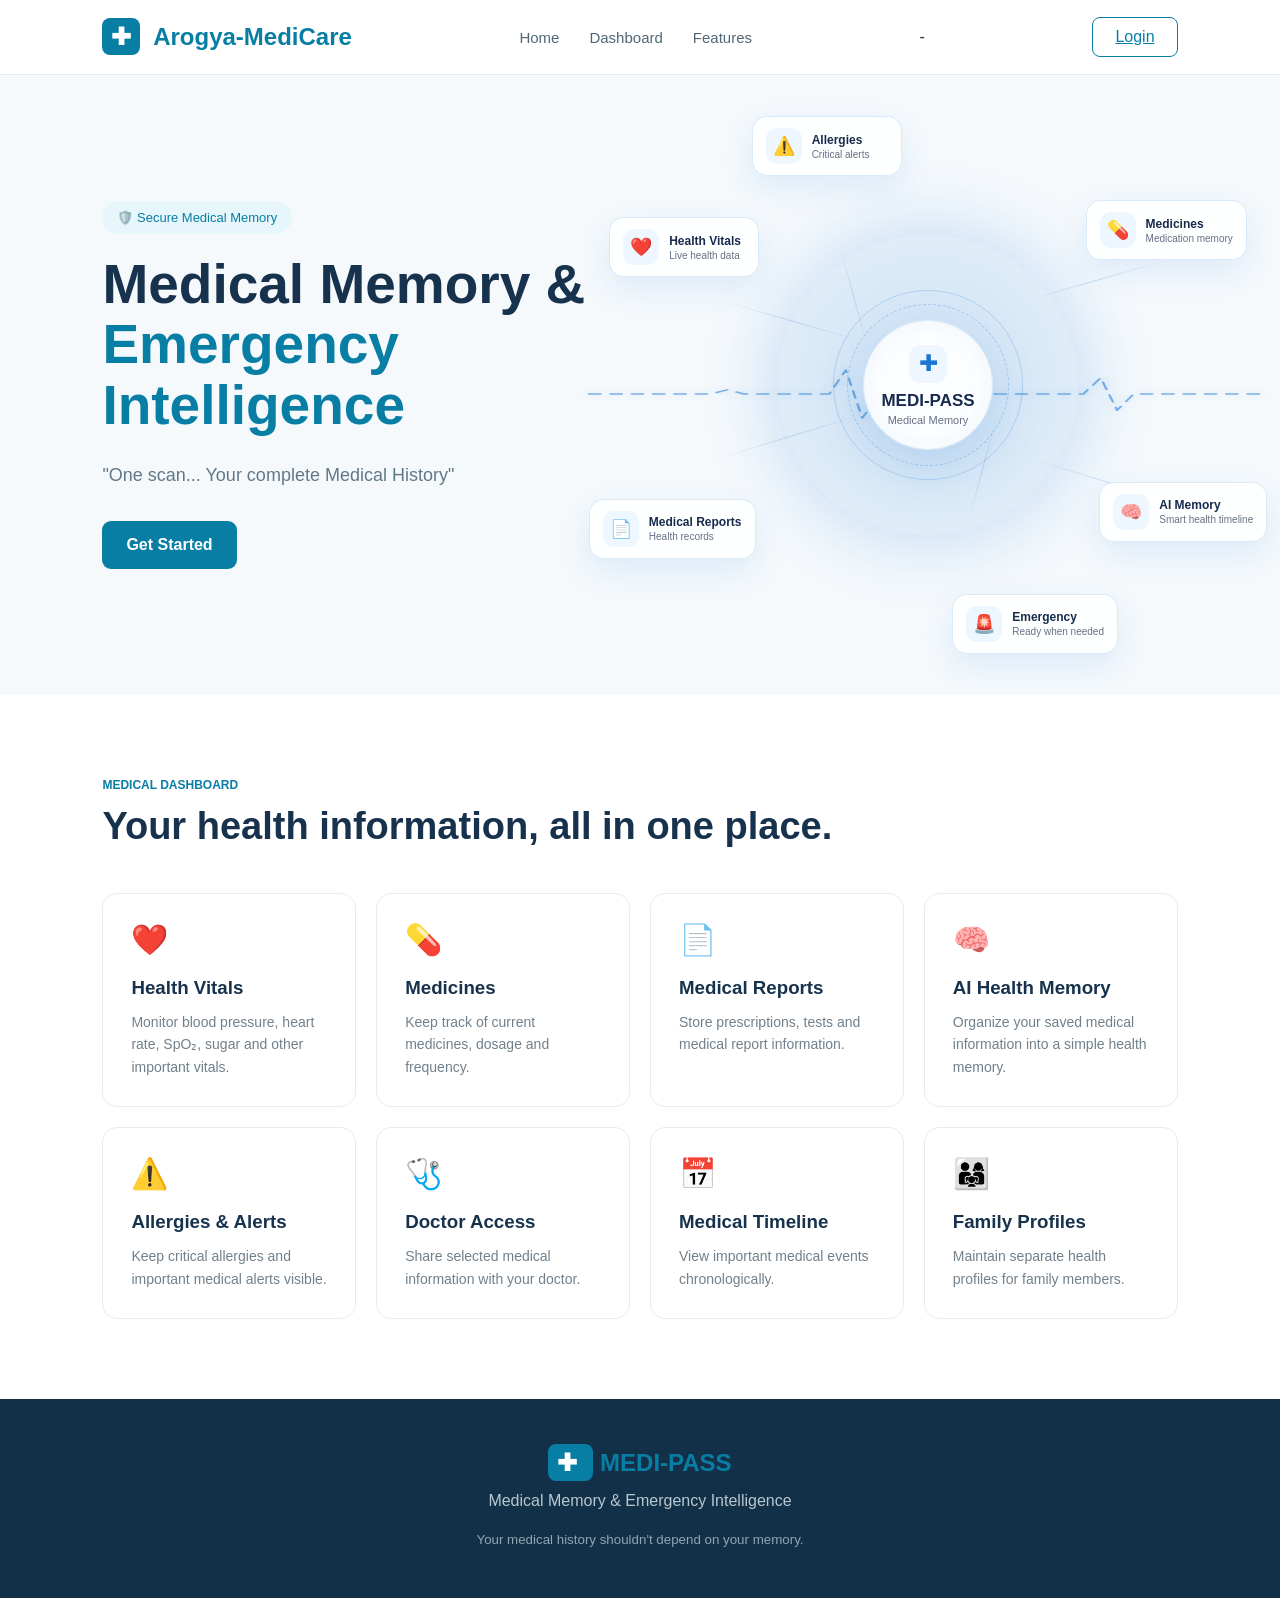
==== commit 77884edd: "Update index.html" ====
--- a/index.html
+++ b/index.html
@@ -331,20 +331,17 @@
 
         <h1>
 
-            Smarter Medical Memory,
+           Medical Memory & 
 
             <span>
-                Faster Emergency Care.
+                Emergency Intelligence
             </span>
 
         </h1>
 
         <p>
-
-            MEDI-PASS securely stores your medical history,
-            medicines, allergies, reports and emergency
-            information in one easy-to-access place.
-
+"One scan... Your complete Medical History"
+           
         </p>
 
        <div class="hero-buttons">
@@ -2823,4 +2820,4 @@
 
 </body>
 
-</html>+</html>
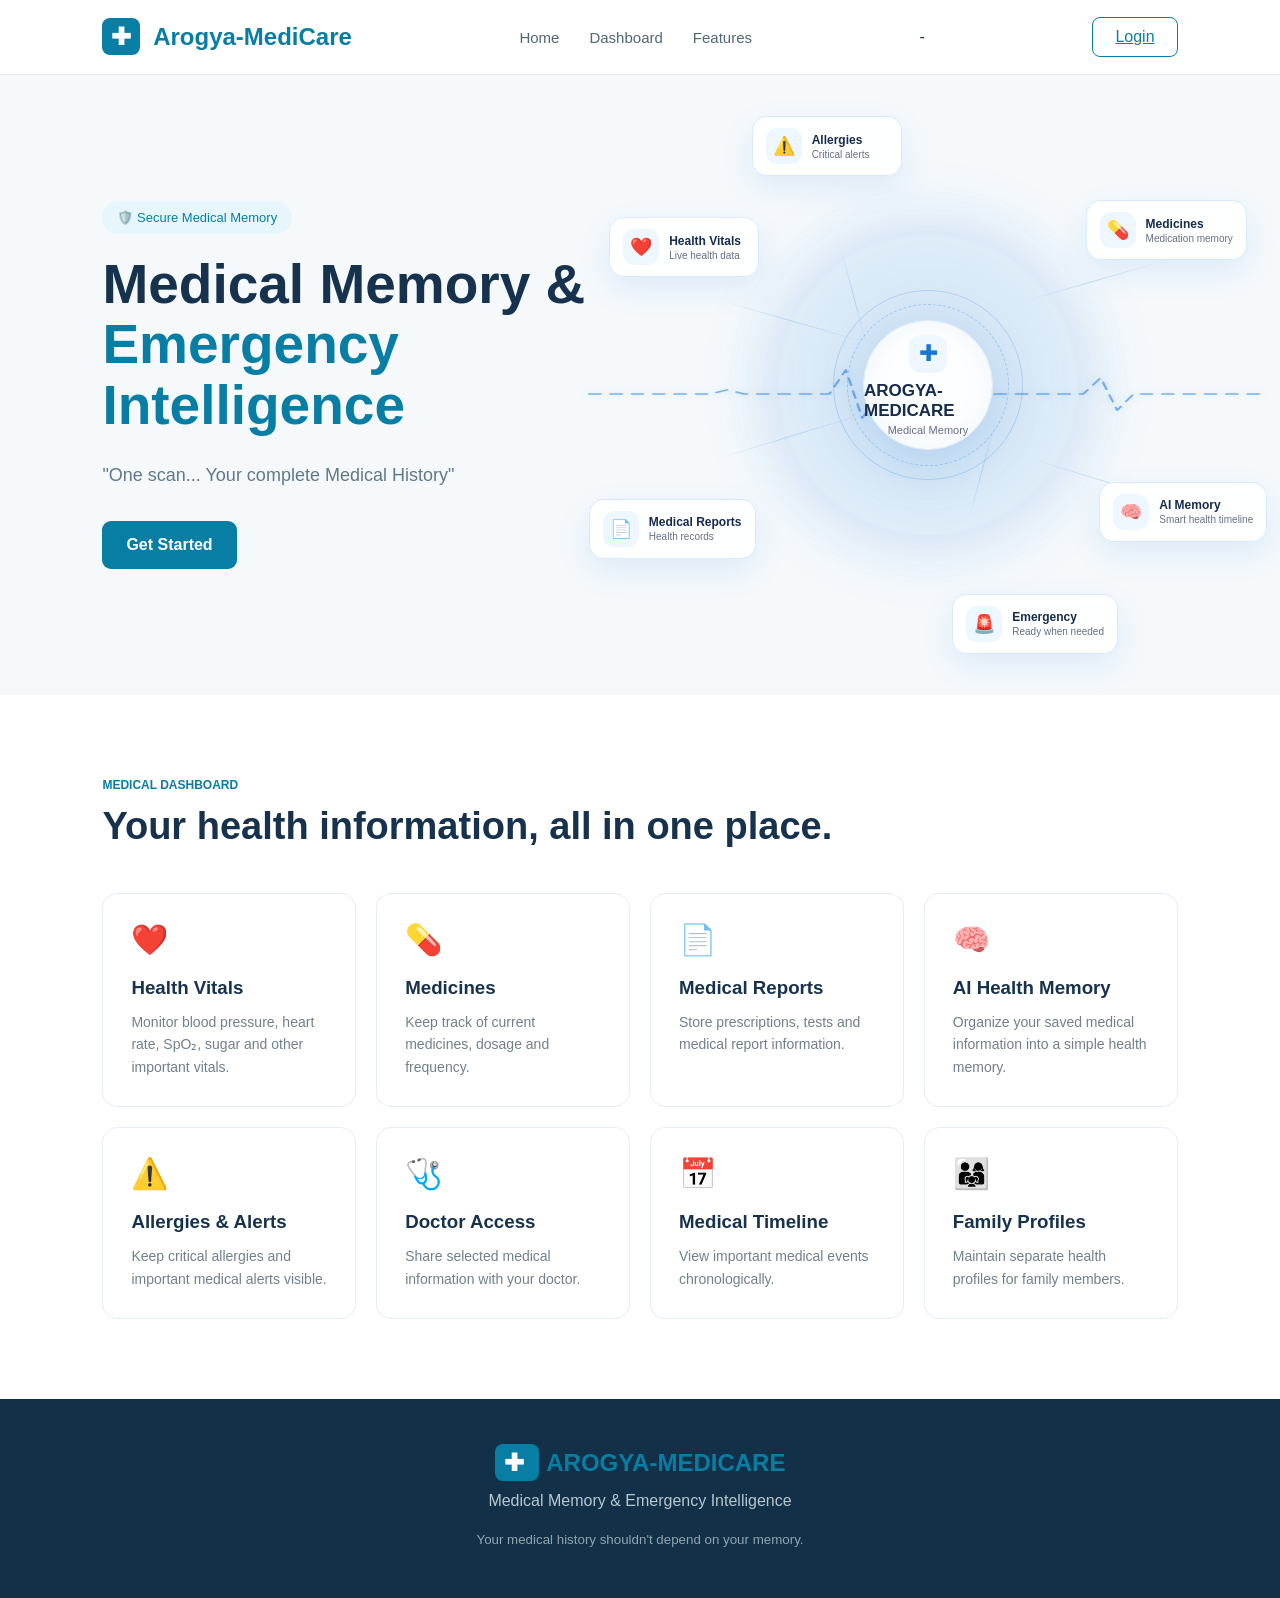
==== commit 692c4e21: "Update brand name from MEDI-PASS to AROGYA-MEDICARE" ====
--- a/index.html
+++ b/index.html
@@ -8,7 +8,7 @@
     <meta name="viewport" content="width=device-width, initial-scale=1.0">
 
     <title>
-        MEDI-PASS | Medical Memory & Emergency Intelligence
+        AROGYA-MEDICARE | Medical Memory & Emergency Intelligence
     </title>
 
     <link rel="stylesheet" href="style.css">
@@ -370,7 +370,7 @@
             <div class="hub-ring ring-two"></div>
             <div class="hub-core">
                 <div class="hub-cross">✚</div>
-                <strong>MEDI-PASS</strong>
+                <strong>AROGYA-MEDICARE</strong>
                 <small>Medical Memory</small>
             </div>
         </div>
@@ -1484,7 +1484,7 @@
             ✚
         </span>
 
-        MEDI-PASS
+        AROGYA-MEDICARE
 
     </div>
 
